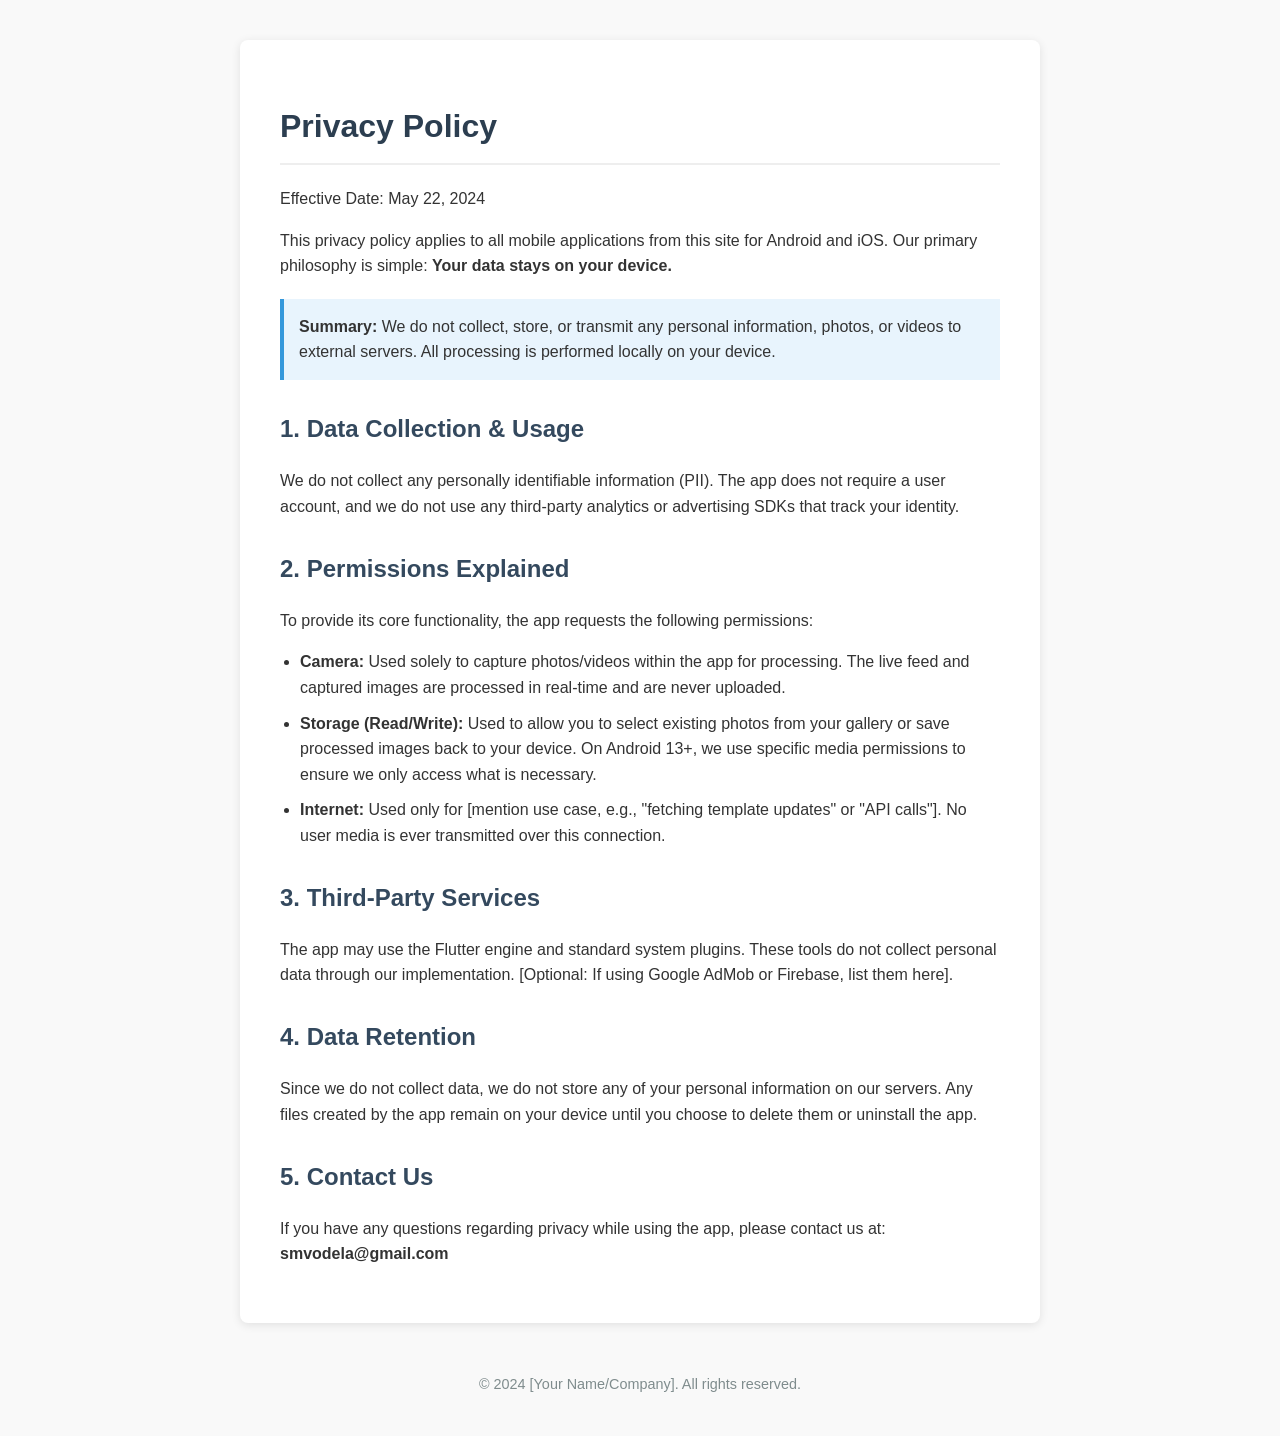
==== index.html @ d959386f "Update index.html" ====
<!DOCTYPE html>
<html lang="en">
<head>
    <meta charset="UTF-8">
    <meta name="viewport" content="width=device-width, initial-scale=1.0">
    <title>Privacy Policy - [Your App Name]</title>
    <style>
        body { font-family: -apple-system, BlinkMacSystemFont, "Segoe UI", Roboto, Helvetica, Arial, sans-serif; line-height: 1.6; color: #333; max-width: 800px; margin: 0 auto; padding: 40px 20px; background-color: #f9f9f9; }
        .container { background: white; padding: 40px; border-radius: 8px; box-shadow: 0 2px 10px rgba(0,0,0,0.1); }
        h1 { color: #2c3e50; border-bottom: 2px solid #eee; padding-bottom: 10px; }
        h2 { color: #34495e; margin-top: 30px; }
        .highlight { background: #e8f4fd; border-left: 4px solid #3498db; padding: 15px; margin: 20px 0; }
        footer { margin-top: 50px; font-size: 0.9em; color: #7f8c8d; text-align: center; }
        ul { padding-left: 20px; }
        li { margin-bottom: 10px; }
    </style>
</head>
<body>
    <div class="container">
        <h1>Privacy Policy</h1>
        <p>Effective Date: May 22, 2024</p>

        <p>This privacy policy applies to all mobile applications from this site for Android and iOS. Our primary philosophy is simple: <strong>Your data stays on your device.</strong></p>

        <div class="highlight">
            <strong>Summary:</strong> We do not collect, store, or transmit any personal information, photos, or videos to external servers. All processing is performed locally on your device.
        </div>

        <h2>1. Data Collection & Usage</h2>
        <p>We do not collect any personally identifiable information (PII). The app does not require a user account, and we do not use any third-party analytics or advertising SDKs that track your identity.</p>

        <h2>2. Permissions Explained</h2>
        <p>To provide its core functionality, the app requests the following permissions:</p>
        <ul>
            <li><strong>Camera:</strong> Used solely to capture photos/videos within the app for processing. The live feed and captured images are processed in real-time and are never uploaded.</li>
            <li><strong>Storage (Read/Write):</strong> Used to allow you to select existing photos from your gallery or save processed images back to your device. On Android 13+, we use specific media permissions to ensure we only access what is necessary.</li>
            <li><strong>Internet:</strong> Used only for [mention use case, e.g., "fetching template updates" or "API calls"]. No user media is ever transmitted over this connection.</li>
        </ul>

        <h2>3. Third-Party Services</h2>
        <p>The app may use the Flutter engine and standard system plugins. These tools do not collect personal data through our implementation. [Optional: If using Google AdMob or Firebase, list them here].</p>

        <h2>4. Data Retention</h2>
        <p>Since we do not collect data, we do not store any of your personal information on our servers. Any files created by the app remain on your device until you choose to delete them or uninstall the app.</p>

        <h2>5. Contact Us</h2>
        <p>If you have any questions regarding privacy while using the app, please contact us at: <br>
        <strong>smvodela@gmail.com</strong></p>
    </div>

    <footer>
        &copy; 2024 [Your Name/Company]. All rights reserved.
    </footer>
</body>
</html>
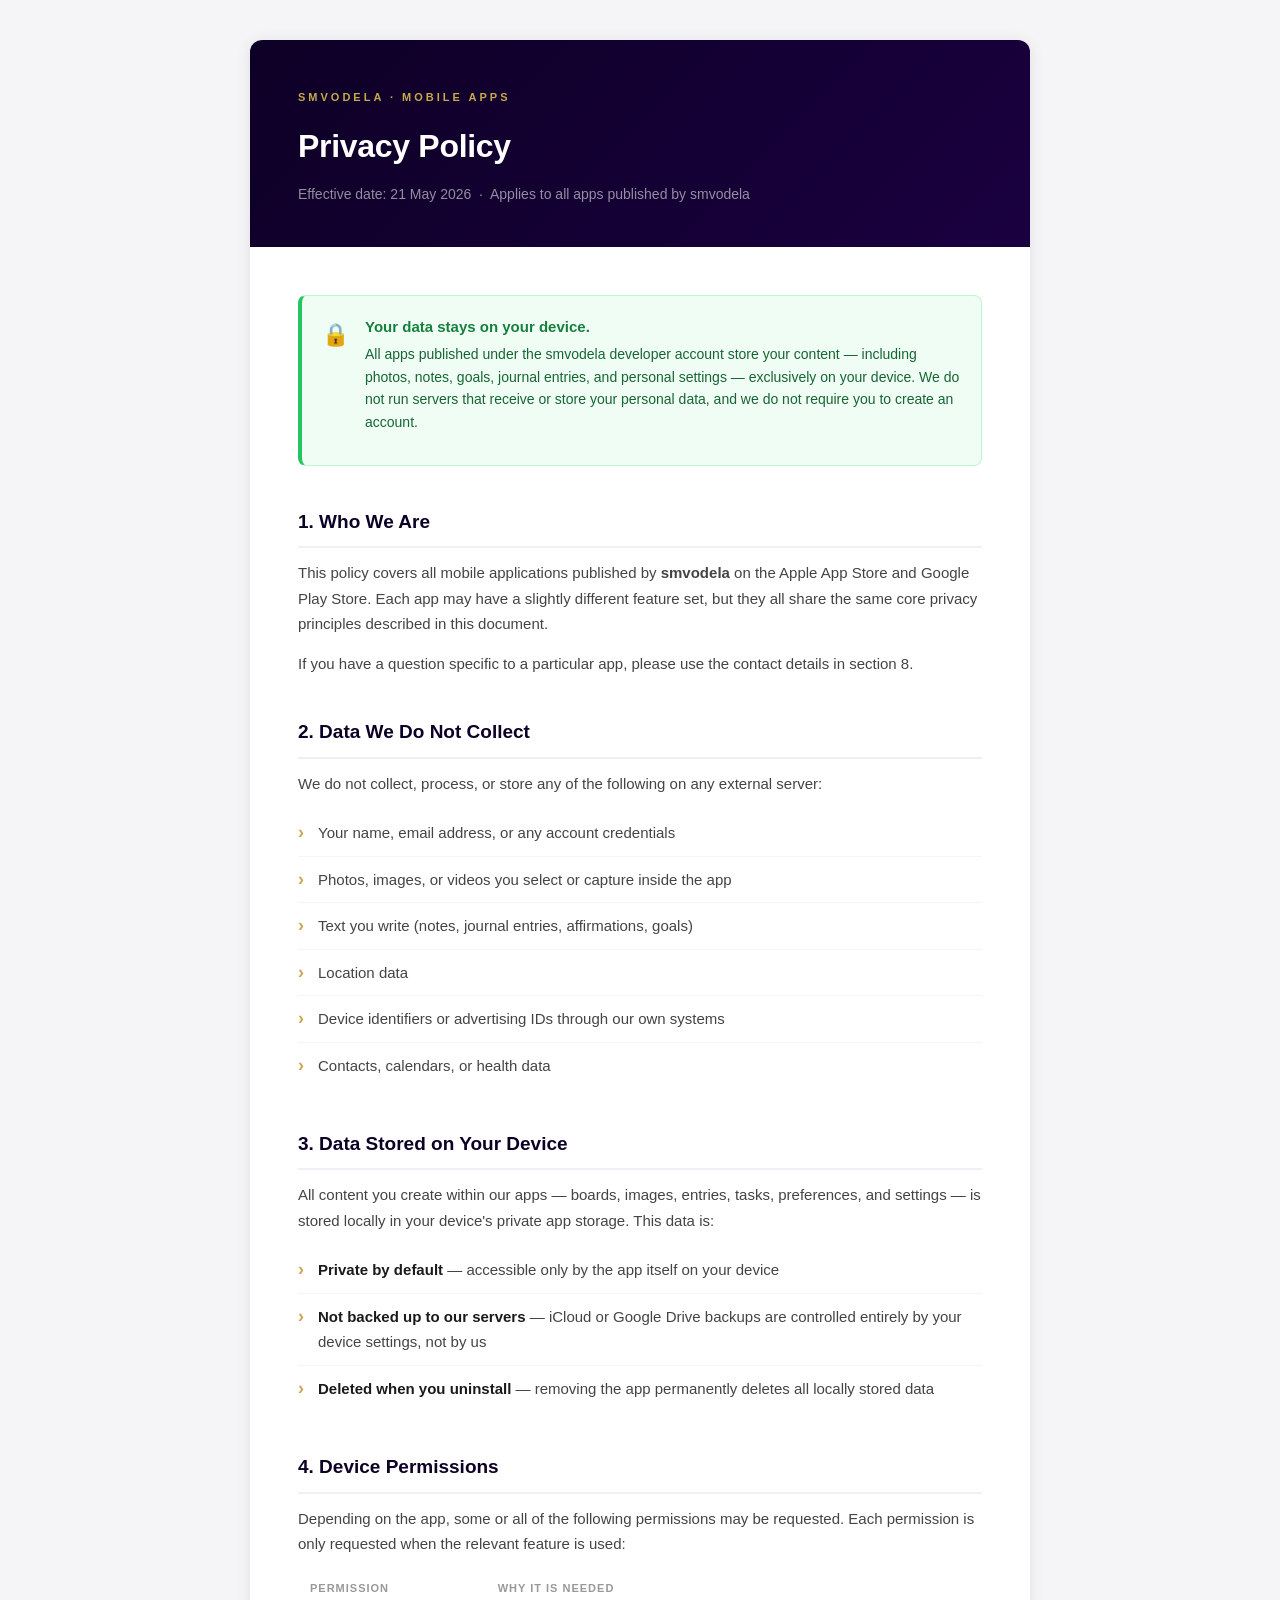
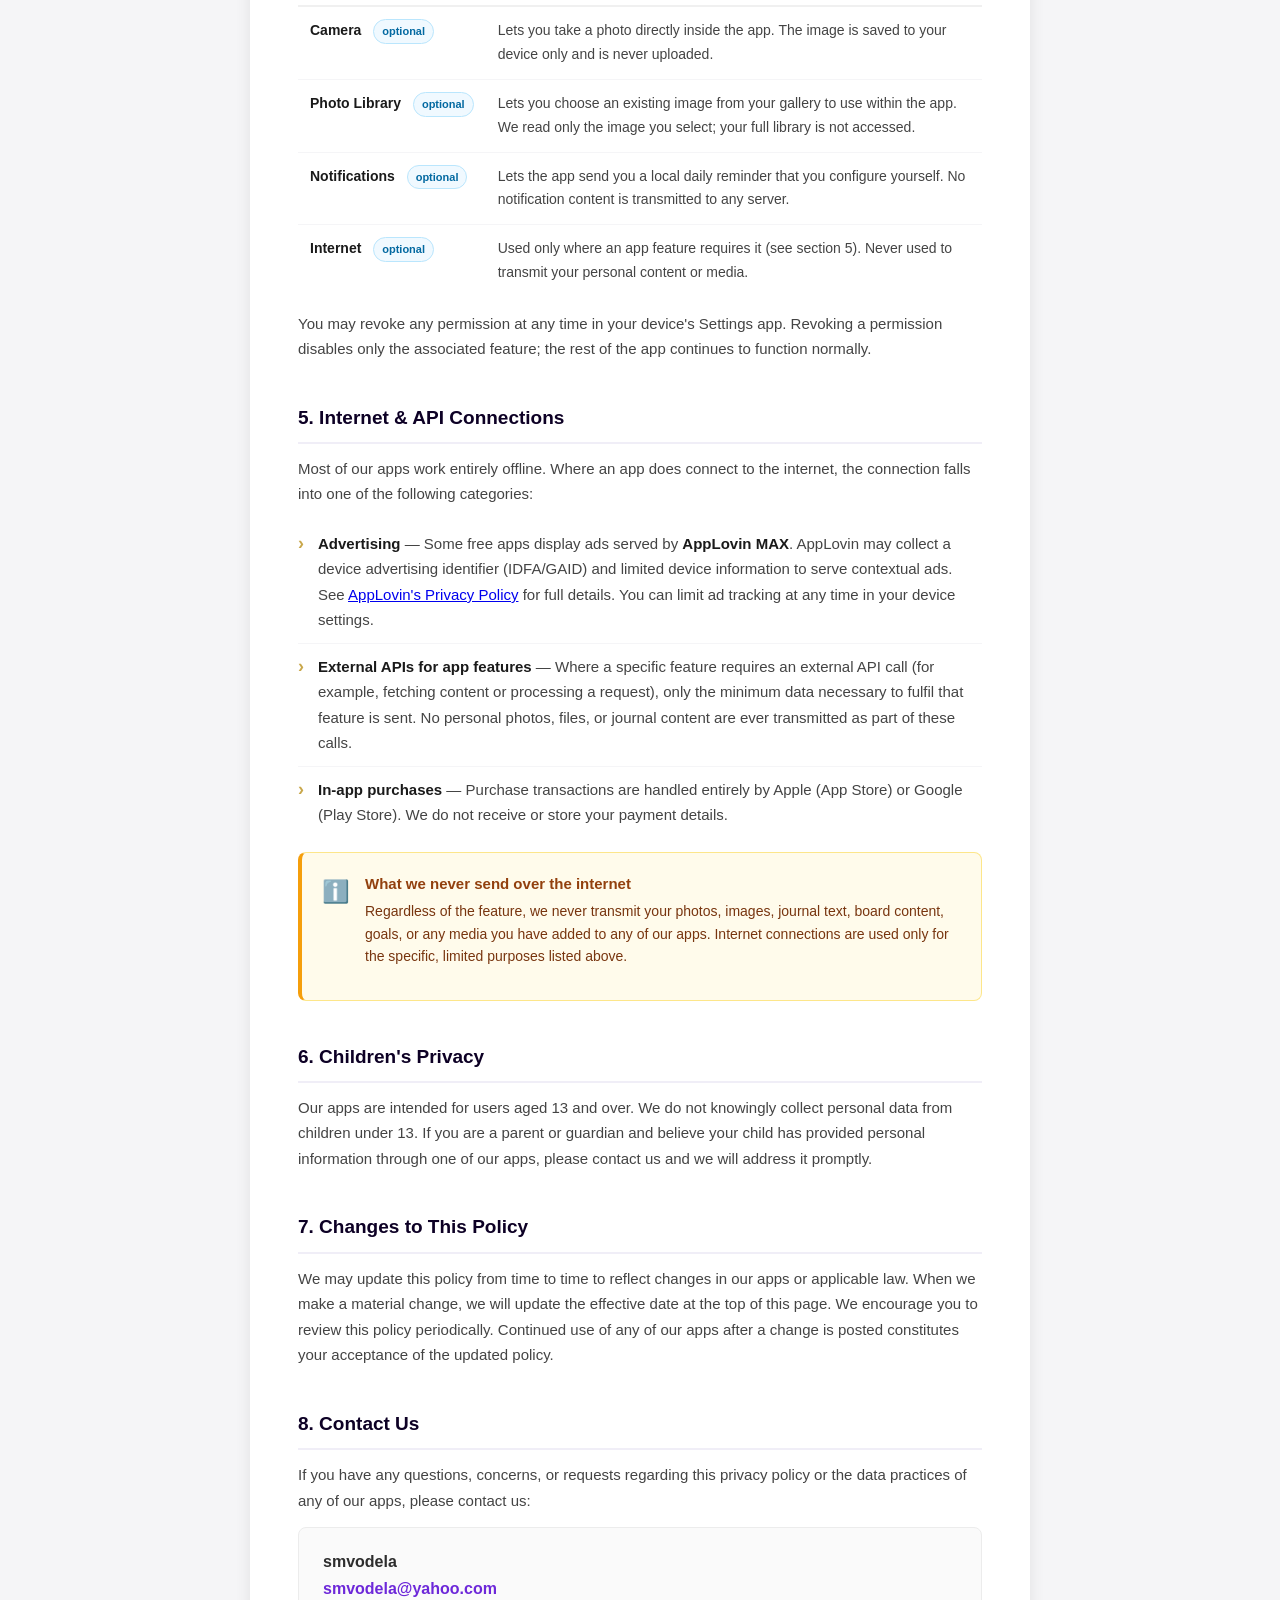
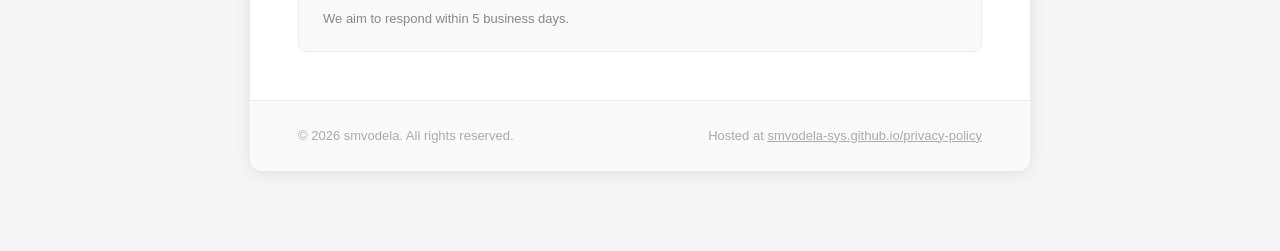
==== commit 3be4a263: "Update index.html" ====
--- a/index.html
+++ b/index.html
@@ -1,55 +1,308 @@
 <!DOCTYPE html>
 <html lang="en">
 <head>
-    <meta charset="UTF-8">
-    <meta name="viewport" content="width=device-width, initial-scale=1.0">
-    <title>Privacy Policy - [Your App Name]</title>
-    <style>
-        body { font-family: -apple-system, BlinkMacSystemFont, "Segoe UI", Roboto, Helvetica, Arial, sans-serif; line-height: 1.6; color: #333; max-width: 800px; margin: 0 auto; padding: 40px 20px; background-color: #f9f9f9; }
-        .container { background: white; padding: 40px; border-radius: 8px; box-shadow: 0 2px 10px rgba(0,0,0,0.1); }
-        h1 { color: #2c3e50; border-bottom: 2px solid #eee; padding-bottom: 10px; }
-        h2 { color: #34495e; margin-top: 30px; }
-        .highlight { background: #e8f4fd; border-left: 4px solid #3498db; padding: 15px; margin: 20px 0; }
-        footer { margin-top: 50px; font-size: 0.9em; color: #7f8c8d; text-align: center; }
-        ul { padding-left: 20px; }
-        li { margin-bottom: 10px; }
-    </style>
+  <meta charset="UTF-8" />
+  <meta name="viewport" content="width=device-width, initial-scale=1.0" />
+  <title>Privacy Policy — smvodela Apps</title>
+  <meta name="description" content="Privacy policy for all mobile applications published by smvodela. Your data stays on your device." />
+  <style>
+    *, *::before, *::after { box-sizing: border-box; margin: 0; padding: 0; }
+
+    body {
+      font-family: -apple-system, BlinkMacSystemFont, "Segoe UI", Roboto,
+                   Helvetica, Arial, sans-serif;
+      line-height: 1.7;
+      color: #2d2d2d;
+      background: #f5f5f7;
+      padding: 40px 20px 80px;
+    }
+
+    .container {
+      max-width: 780px;
+      margin: 0 auto;
+      background: #fff;
+      border-radius: 12px;
+      box-shadow: 0 2px 16px rgba(0,0,0,.09);
+      overflow: hidden;
+    }
+
+    /* ── Header ───────────────────────────────────────── */
+    .header {
+      background: linear-gradient(135deg, #0d0025 0%, #1a0040 100%);
+      padding: 48px 48px 40px;
+      color: #fff;
+    }
+    .header-label {
+      font-size: 11px;
+      font-weight: 700;
+      letter-spacing: 3px;
+      text-transform: uppercase;
+      color: #c9a84c;
+      margin-bottom: 12px;
+    }
+    .header h1 {
+      font-size: 32px;
+      font-weight: 800;
+      margin-bottom: 10px;
+      letter-spacing: -.3px;
+    }
+    .header-meta {
+      font-size: 14px;
+      color: rgba(255,255,255,.55);
+    }
+
+    /* ── Body ─────────────────────────────────────────── */
+    .body { padding: 48px; }
+
+    /* ── Key message box ──────────────────────────────── */
+    .callout {
+      display: flex;
+      gap: 16px;
+      align-items: flex-start;
+      background: #f0fdf4;
+      border: 1px solid #bbf7d0;
+      border-left: 4px solid #22c55e;
+      border-radius: 8px;
+      padding: 18px 20px;
+      margin-bottom: 40px;
+    }
+    .callout-icon { font-size: 22px; flex-shrink: 0; margin-top: 2px; }
+    .callout strong { display: block; font-size: 15px; margin-bottom: 4px; color: #15803d; }
+    .callout p { font-size: 14px; color: #166534; line-height: 1.6; }
+
+    .callout-note {
+      background: #fffbeb;
+      border-color: #fde68a;
+      border-left-color: #f59e0b;
+    }
+    .callout-note strong { color: #92400e; }
+    .callout-note p { color: #78350f; }
+
+    /* ── Sections ─────────────────────────────────────── */
+    h2 {
+      font-size: 19px;
+      font-weight: 700;
+      color: #0d0025;
+      margin: 40px 0 12px;
+      padding-bottom: 8px;
+      border-bottom: 2px solid #f0eef7;
+    }
+    h2:first-of-type { margin-top: 0; }
+
+    p { font-size: 15px; color: #444; margin-bottom: 14px; }
+
+    ul {
+      list-style: none;
+      padding: 0;
+      margin: 0 0 14px;
+    }
+    ul li {
+      font-size: 15px;
+      color: #444;
+      padding: 10px 0 10px 20px;
+      border-bottom: 1px solid #f5f5f7;
+      position: relative;
+    }
+    ul li:last-child { border-bottom: none; }
+    ul li::before {
+      content: '›';
+      position: absolute;
+      left: 0;
+      color: #c9a84c;
+      font-weight: 700;
+      font-size: 18px;
+      line-height: 1.4;
+    }
+    ul li strong { color: #1a1a1a; }
+
+    /* Permission badge rows */
+    .perm-table { width: 100%; border-collapse: collapse; margin-bottom: 14px; font-size: 14px; }
+    .perm-table th {
+      text-align: left;
+      font-size: 11px;
+      font-weight: 700;
+      letter-spacing: 1px;
+      text-transform: uppercase;
+      color: #999;
+      padding: 8px 12px;
+      border-bottom: 2px solid #f0f0f0;
+    }
+    .perm-table td {
+      padding: 12px 12px;
+      border-bottom: 1px solid #f5f5f7;
+      color: #444;
+      vertical-align: top;
+    }
+    .perm-table tr:last-child td { border-bottom: none; }
+    .perm-table td:first-child { font-weight: 600; color: #1a1a1a; white-space: nowrap; width: 140px; }
+    .badge {
+      display: inline-block;
+      font-size: 11px;
+      font-weight: 700;
+      padding: 2px 8px;
+      border-radius: 100px;
+      margin-left: 8px;
+      vertical-align: middle;
+    }
+    .badge-opt  { background: #f0f9ff; color: #0369a1; border: 1px solid #bae6fd; }
+    .badge-req  { background: #fef9ee; color: #92400e; border: 1px solid #fde68a; }
+
+    /* ── Contact ──────────────────────────────────────── */
+    .contact-box {
+      background: #fafafa;
+      border: 1px solid #ececec;
+      border-radius: 8px;
+      padding: 20px 24px;
+      margin-top: 12px;
+    }
+    .contact-box a { color: #6d28d9; text-decoration: none; font-weight: 600; }
+    .contact-box a:hover { text-decoration: underline; }
+
+    /* ── Footer ───────────────────────────────────────── */
+    footer {
+      background: #fafafa;
+      border-top: 1px solid #ececec;
+      padding: 24px 48px;
+      font-size: 13px;
+      color: #aaa;
+      display: flex;
+      justify-content: space-between;
+      flex-wrap: wrap;
+      gap: 8px;
+    }
+    footer a { color: #aaa; text-decoration: underline; }
+
+    @media (max-width: 600px) {
+      .header, .body { padding: 28px 24px; }
+      footer { padding: 20px 24px; }
+      h2 { font-size: 17px; }
+    }
+  </style>
 </head>
 <body>
-    <div class="container">
-        <h1>Privacy Policy</h1>
-        <p>Effective Date: May 22, 2024</p>
-
-        <p>This privacy policy applies to all mobile applications from this site for Android and iOS. Our primary philosophy is simple: <strong>Your data stays on your device.</strong></p>
-
-        <div class="highlight">
-            <strong>Summary:</strong> We do not collect, store, or transmit any personal information, photos, or videos to external servers. All processing is performed locally on your device.
-        </div>
-
-        <h2>1. Data Collection & Usage</h2>
-        <p>We do not collect any personally identifiable information (PII). The app does not require a user account, and we do not use any third-party analytics or advertising SDKs that track your identity.</p>
-
-        <h2>2. Permissions Explained</h2>
-        <p>To provide its core functionality, the app requests the following permissions:</p>
-        <ul>
-            <li><strong>Camera:</strong> Used solely to capture photos/videos within the app for processing. The live feed and captured images are processed in real-time and are never uploaded.</li>
-            <li><strong>Storage (Read/Write):</strong> Used to allow you to select existing photos from your gallery or save processed images back to your device. On Android 13+, we use specific media permissions to ensure we only access what is necessary.</li>
-            <li><strong>Internet:</strong> Used only for [mention use case, e.g., "fetching template updates" or "API calls"]. No user media is ever transmitted over this connection.</li>
-        </ul>
-
-        <h2>3. Third-Party Services</h2>
-        <p>The app may use the Flutter engine and standard system plugins. These tools do not collect personal data through our implementation. [Optional: If using Google AdMob or Firebase, list them here].</p>
-
-        <h2>4. Data Retention</h2>
-        <p>Since we do not collect data, we do not store any of your personal information on our servers. Any files created by the app remain on your device until you choose to delete them or uninstall the app.</p>
-
-        <h2>5. Contact Us</h2>
-        <p>If you have any questions regarding privacy while using the app, please contact us at: <br>
-        <strong>smvodela@gmail.com</strong></p>
+
+<div class="container">
+
+  <!-- ── Header ─────────────────────────────────────────── -->
+  <div class="header">
+    <div class="header-label">smvodela · Mobile Apps</div>
+    <h1>Privacy Policy</h1>
+    <div class="header-meta">Effective date: 21 May 2026 &nbsp;·&nbsp; Applies to all apps published by smvodela</div>
+  </div>
+
+  <!-- ── Body ───────────────────────────────────────────── -->
+  <div class="body">
+
+    <div class="callout">
+      <div class="callout-icon">🔒</div>
+      <div>
+        <strong>Your data stays on your device.</strong>
+        <p>All apps published under the smvodela developer account store your content — including photos, notes, goals, journal entries, and personal settings — exclusively on your device. We do not run servers that receive or store your personal data, and we do not require you to create an account.</p>
+      </div>
     </div>
 
-    <footer>
-        &copy; 2024 [Your Name/Company]. All rights reserved.
-    </footer>
+    <!-- 1 ─────────────────────────────────────────────── -->
+    <h2>1. Who We Are</h2>
+    <p>This policy covers all mobile applications published by <strong>smvodela</strong> on the Apple App Store and Google Play Store. Each app may have a slightly different feature set, but they all share the same core privacy principles described in this document.</p>
+    <p>If you have a question specific to a particular app, please use the contact details in section 8.</p>
+
+    <!-- 2 ─────────────────────────────────────────────── -->
+    <h2>2. Data We Do Not Collect</h2>
+    <p>We do not collect, process, or store any of the following on any external server:</p>
+    <ul>
+      <li>Your name, email address, or any account credentials</li>
+      <li>Photos, images, or videos you select or capture inside the app</li>
+      <li>Text you write (notes, journal entries, affirmations, goals)</li>
+      <li>Location data</li>
+      <li>Device identifiers or advertising IDs through our own systems</li>
+      <li>Contacts, calendars, or health data</li>
+    </ul>
+
+    <!-- 3 ─────────────────────────────────────────────── -->
+    <h2>3. Data Stored on Your Device</h2>
+    <p>All content you create within our apps — boards, images, entries, tasks, preferences, and settings — is stored locally in your device's private app storage. This data is:</p>
+    <ul>
+      <li><strong>Private by default</strong> — accessible only by the app itself on your device</li>
+      <li><strong>Not backed up to our servers</strong> — iCloud or Google Drive backups are controlled entirely by your device settings, not by us</li>
+      <li><strong>Deleted when you uninstall</strong> — removing the app permanently deletes all locally stored data</li>
+    </ul>
+
+    <!-- 4 ─────────────────────────────────────────────── -->
+    <h2>4. Device Permissions</h2>
+    <p>Depending on the app, some or all of the following permissions may be requested. Each permission is only requested when the relevant feature is used:</p>
+
+    <table class="perm-table">
+      <thead>
+        <tr>
+          <th>Permission</th>
+          <th>Why it is needed</th>
+        </tr>
+      </thead>
+      <tbody>
+        <tr>
+          <td>Camera <span class="badge badge-opt">optional</span></td>
+          <td>Lets you take a photo directly inside the app. The image is saved to your device only and is never uploaded.</td>
+        </tr>
+        <tr>
+          <td>Photo Library <span class="badge badge-opt">optional</span></td>
+          <td>Lets you choose an existing image from your gallery to use within the app. We read only the image you select; your full library is not accessed.</td>
+        </tr>
+        <tr>
+          <td>Notifications <span class="badge badge-opt">optional</span></td>
+          <td>Lets the app send you a local daily reminder that you configure yourself. No notification content is transmitted to any server.</td>
+        </tr>
+        <tr>
+          <td>Internet <span class="badge badge-opt">optional</span></td>
+          <td>Used only where an app feature requires it (see section 5). Never used to transmit your personal content or media.</td>
+        </tr>
+      </tbody>
+    </table>
+
+    <p>You may revoke any permission at any time in your device's Settings app. Revoking a permission disables only the associated feature; the rest of the app continues to function normally.</p>
+
+    <!-- 5 ─────────────────────────────────────────────── -->
+    <h2>5. Internet &amp; API Connections</h2>
+    <p>Most of our apps work entirely offline. Where an app does connect to the internet, the connection falls into one of the following categories:</p>
+    <ul>
+      <li><strong>Advertising</strong> — Some free apps display ads served by <strong>AppLovin MAX</strong>. AppLovin may collect a device advertising identifier (IDFA/GAID) and limited device information to serve contextual ads. See <a href="https://www.applovin.com/privacy/" target="_blank" rel="noopener">AppLovin's Privacy Policy</a> for full details. You can limit ad tracking at any time in your device settings.</li>
+      <li><strong>External APIs for app features</strong> — Where a specific feature requires an external API call (for example, fetching content or processing a request), only the minimum data necessary to fulfil that feature is sent. No personal photos, files, or journal content are ever transmitted as part of these calls.</li>
+      <li><strong>In-app purchases</strong> — Purchase transactions are handled entirely by Apple (App Store) or Google (Play Store). We do not receive or store your payment details.</li>
+    </ul>
+
+    <div class="callout callout-note">
+      <div class="callout-icon">ℹ️</div>
+      <div>
+        <strong>What we never send over the internet</strong>
+        <p>Regardless of the feature, we never transmit your photos, images, journal text, board content, goals, or any media you have added to any of our apps. Internet connections are used only for the specific, limited purposes listed above.</p>
+      </div>
+    </div>
+
+    <!-- 6 ─────────────────────────────────────────────── -->
+    <h2>6. Children's Privacy</h2>
+    <p>Our apps are intended for users aged 13 and over. We do not knowingly collect personal data from children under 13. If you are a parent or guardian and believe your child has provided personal information through one of our apps, please contact us and we will address it promptly.</p>
+
+    <!-- 7 ─────────────────────────────────────────────── -->
+    <h2>7. Changes to This Policy</h2>
+    <p>We may update this policy from time to time to reflect changes in our apps or applicable law. When we make a material change, we will update the effective date at the top of this page. We encourage you to review this policy periodically. Continued use of any of our apps after a change is posted constitutes your acceptance of the updated policy.</p>
+
+    <!-- 8 ─────────────────────────────────────────────── -->
+    <h2>8. Contact Us</h2>
+    <p>If you have any questions, concerns, or requests regarding this privacy policy or the data practices of any of our apps, please contact us:</p>
+    <div class="contact-box">
+      <strong>smvodela</strong><br />
+      <a href="mailto:smvodela@yahoo.com">smvodela@yahoo.com</a><br />
+      <span style="font-size:13px; color:#888; margin-top:6px; display:block;">We aim to respond within 5 business days.</span>
+    </div>
+
+  </div><!-- /body -->
+
+  <!-- ── Footer ─────────────────────────────────────────── -->
+  <footer>
+    <span>&copy; 2026 smvodela. All rights reserved.</span>
+    <span>Hosted at <a href="https://smvodela-sys.github.io/privacy-policy/">smvodela-sys.github.io/privacy-policy</a></span>
+  </footer>
+
+</div>
+
 </body>
 </html>
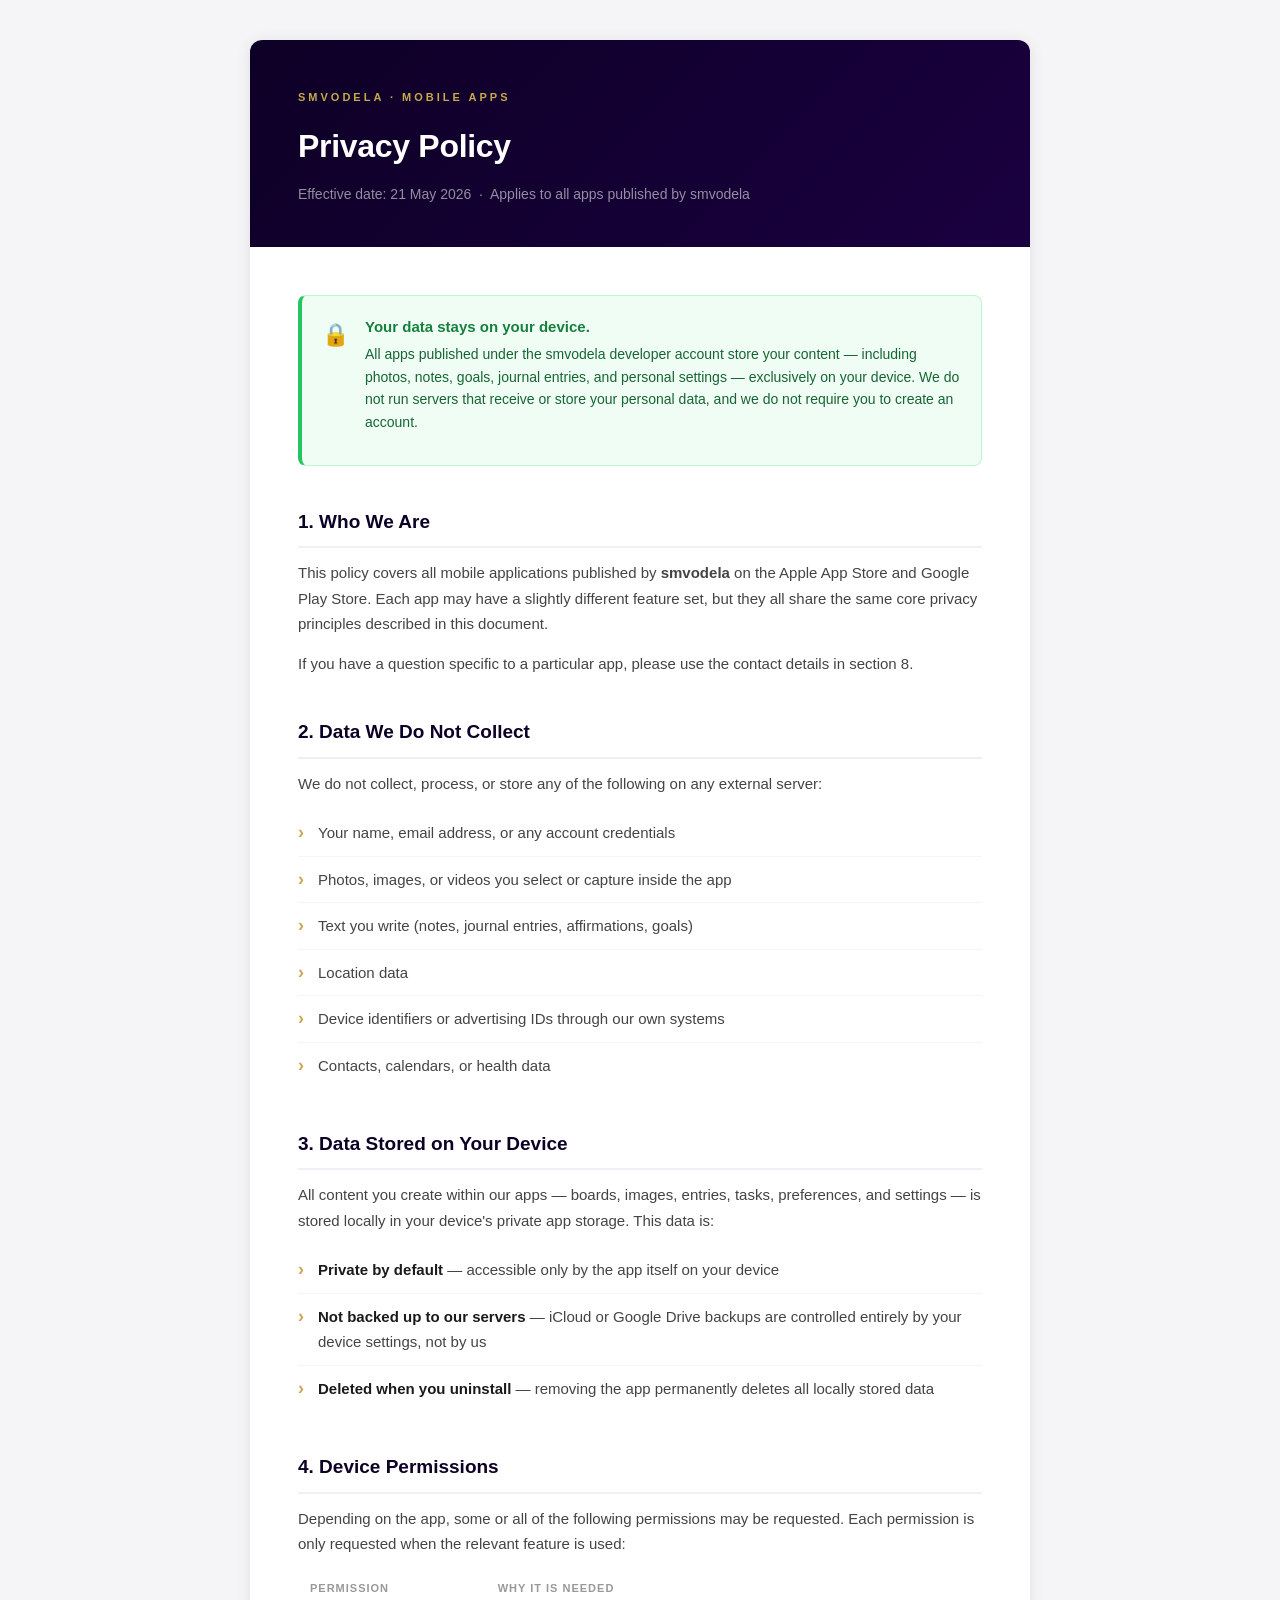
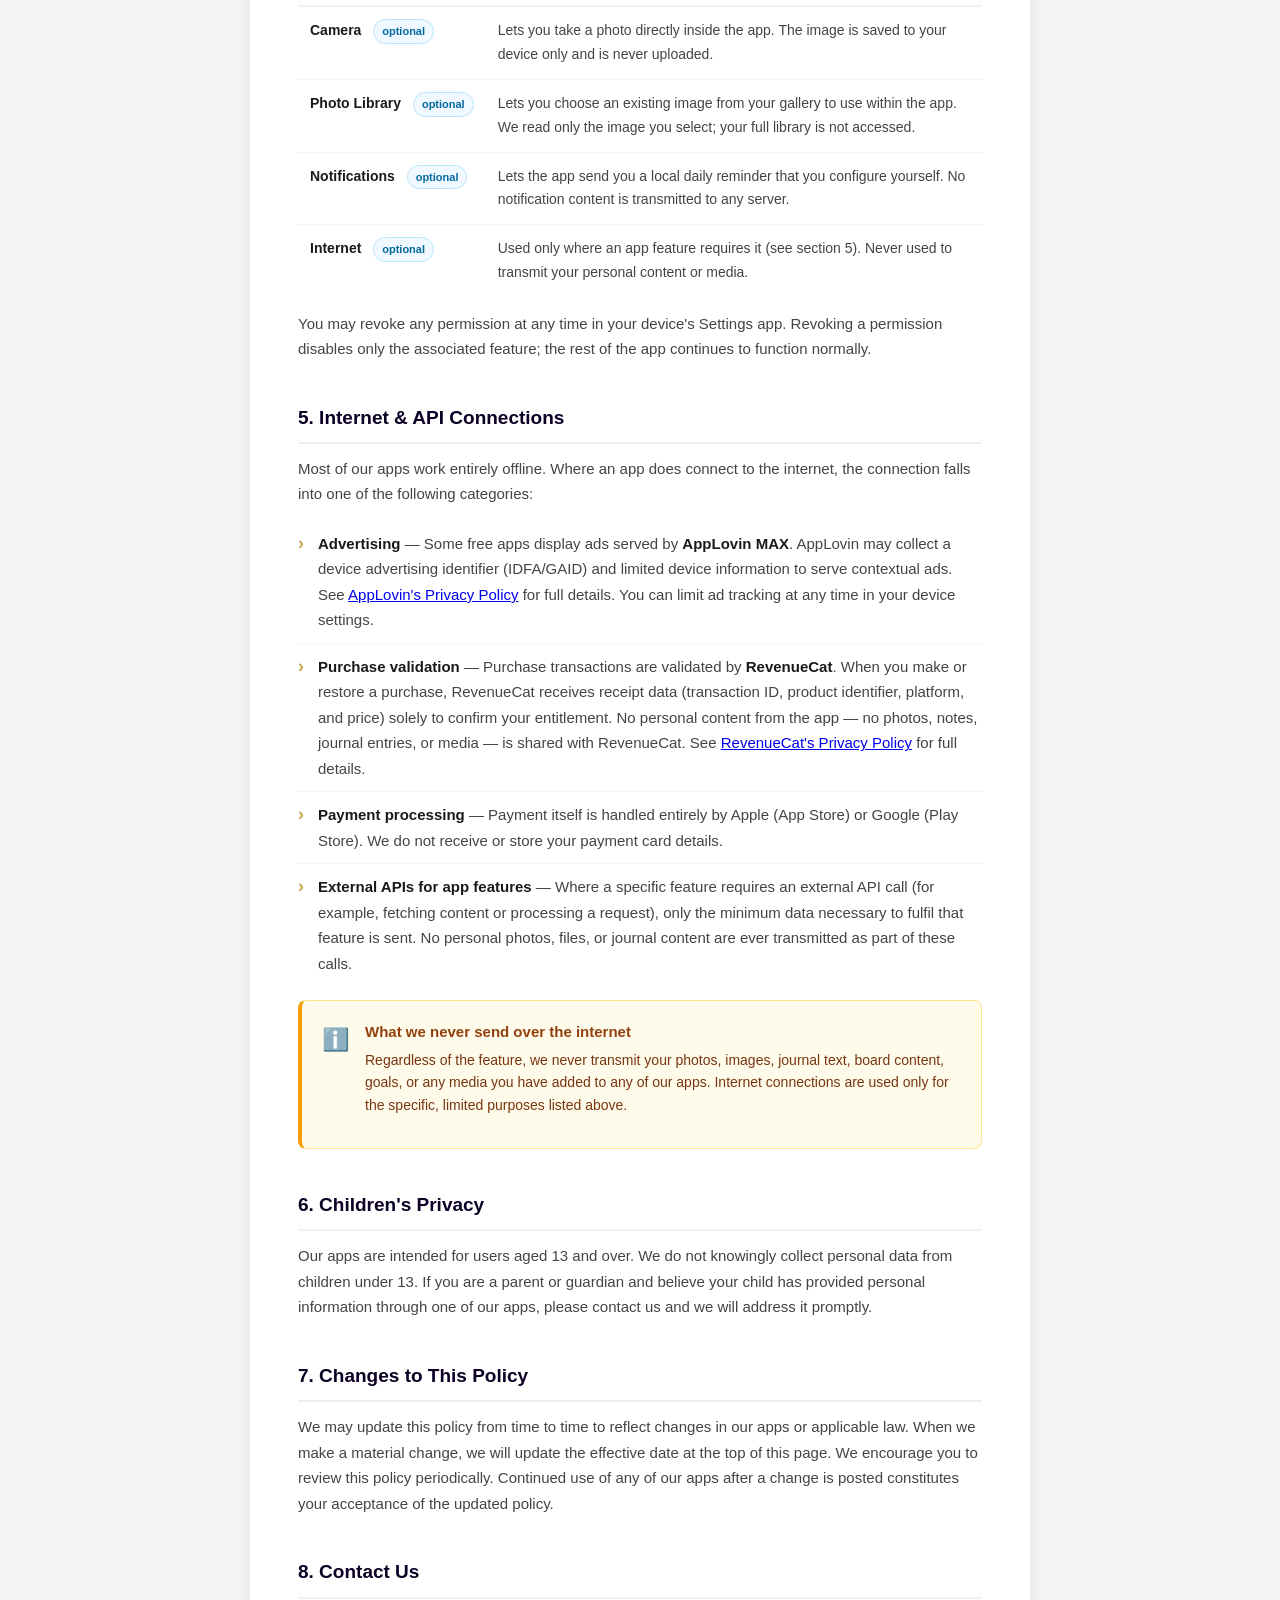
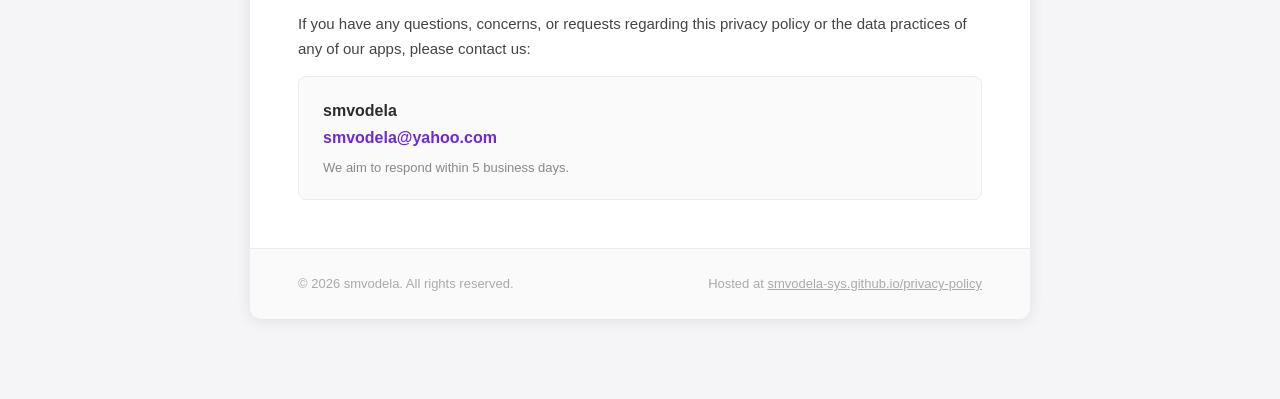
==== commit 2c933563: "Update index.html" ====
--- a/index.html
+++ b/index.html
@@ -265,8 +265,9 @@
     <p>Most of our apps work entirely offline. Where an app does connect to the internet, the connection falls into one of the following categories:</p>
     <ul>
       <li><strong>Advertising</strong> — Some free apps display ads served by <strong>AppLovin MAX</strong>. AppLovin may collect a device advertising identifier (IDFA/GAID) and limited device information to serve contextual ads. See <a href="https://www.applovin.com/privacy/" target="_blank" rel="noopener">AppLovin's Privacy Policy</a> for full details. You can limit ad tracking at any time in your device settings.</li>
+      <li><strong>Purchase validation</strong> — Purchase transactions are validated by <strong>RevenueCat</strong>. When you make or restore a purchase, RevenueCat receives receipt data (transaction ID, product identifier, platform, and price) solely to confirm your entitlement. No personal content from the app — no photos, notes, journal entries, or media — is shared with RevenueCat. See <a href="https://www.revenuecat.com/privacy" target="_blank" rel="noopener">RevenueCat's Privacy Policy</a> for full details.</li>
+      <li><strong>Payment processing</strong> — Payment itself is handled entirely by Apple (App Store) or Google (Play Store). We do not receive or store your payment card details.</li>
       <li><strong>External APIs for app features</strong> — Where a specific feature requires an external API call (for example, fetching content or processing a request), only the minimum data necessary to fulfil that feature is sent. No personal photos, files, or journal content are ever transmitted as part of these calls.</li>
-      <li><strong>In-app purchases</strong> — Purchase transactions are handled entirely by Apple (App Store) or Google (Play Store). We do not receive or store your payment details.</li>
     </ul>
 
     <div class="callout callout-note">
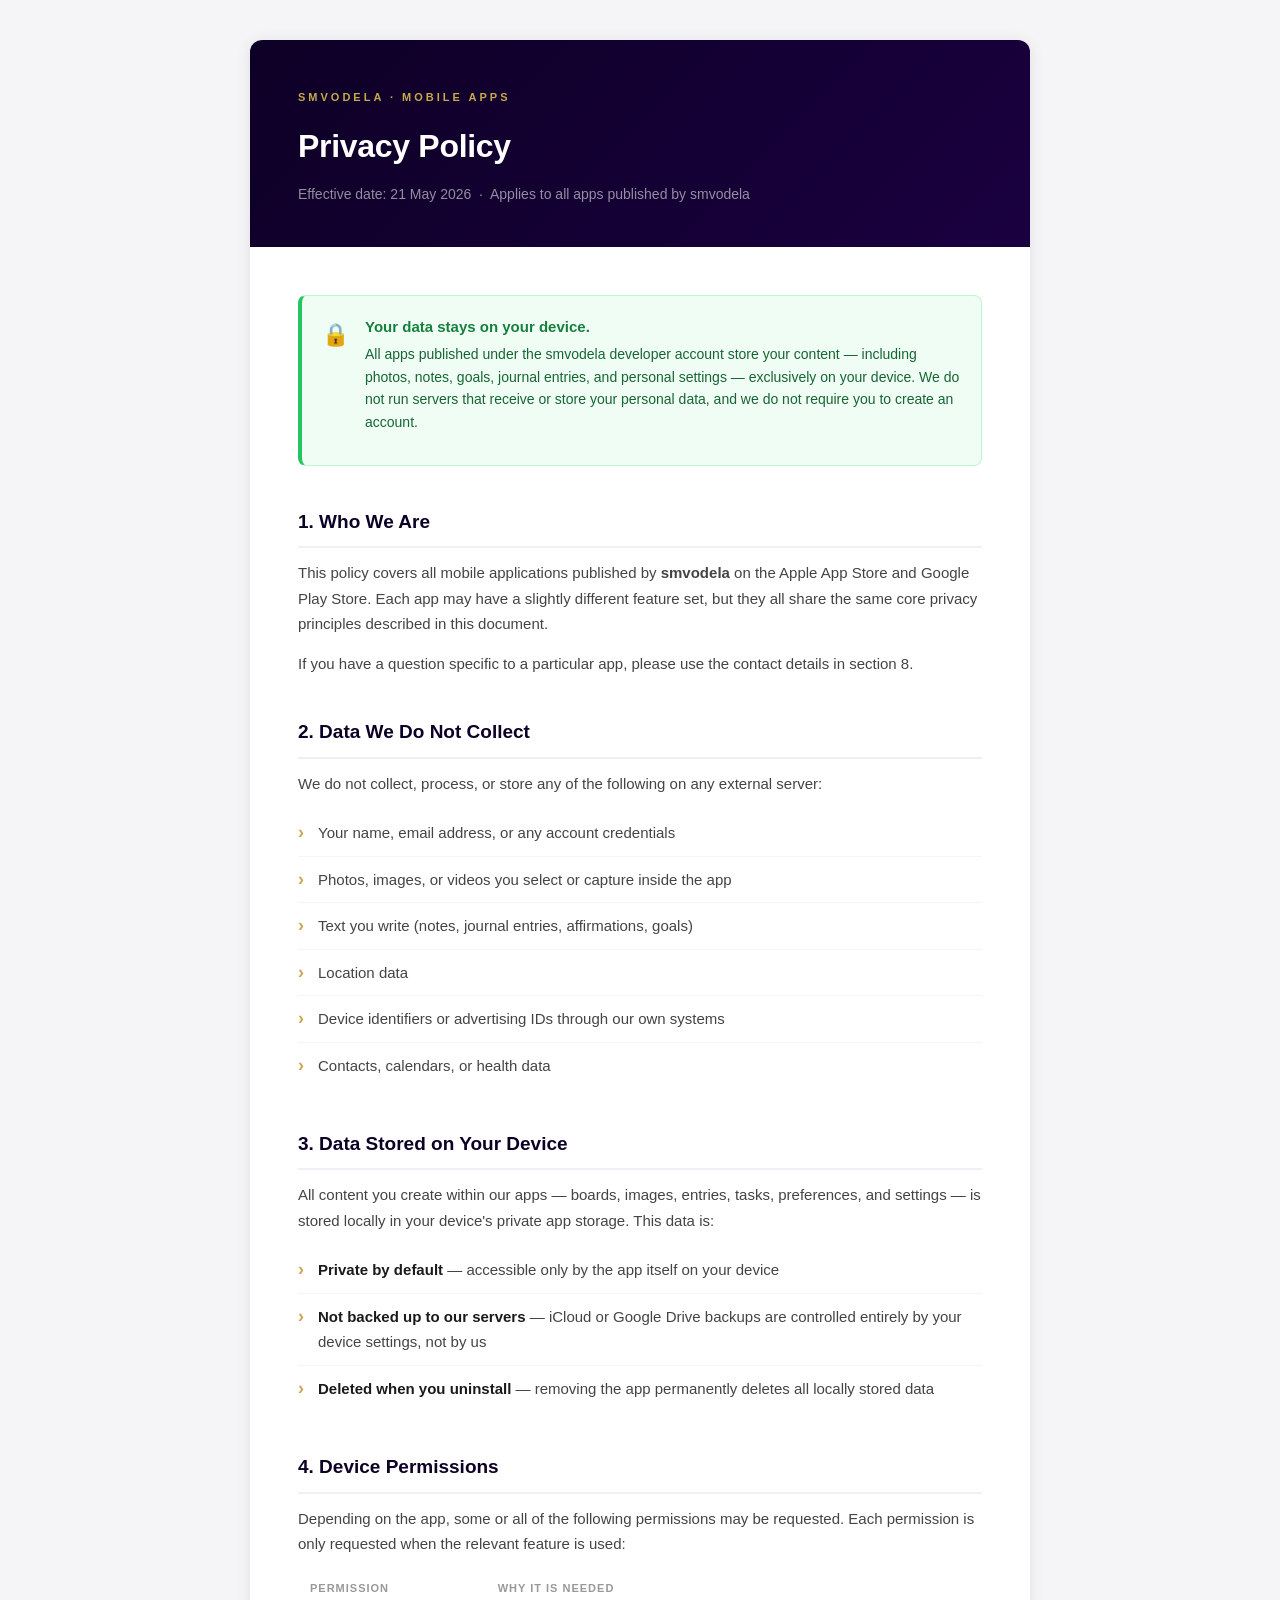
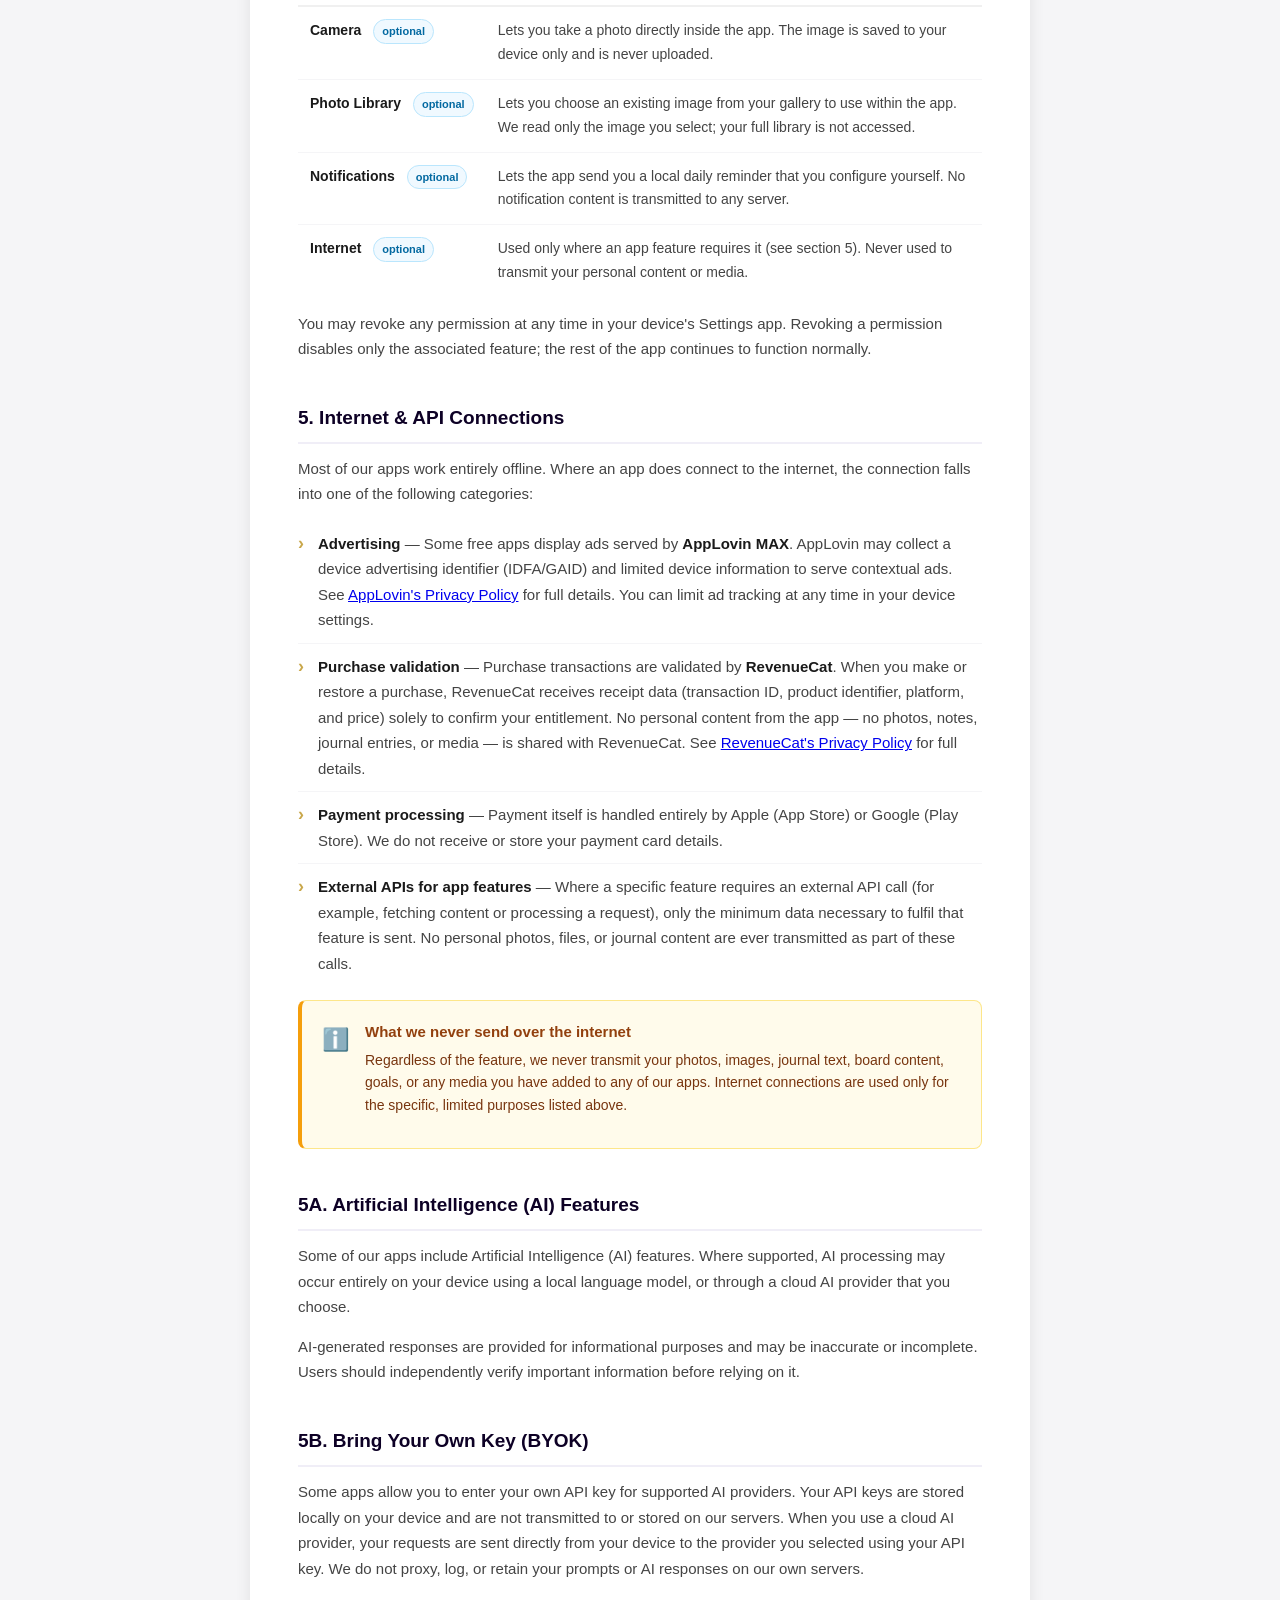
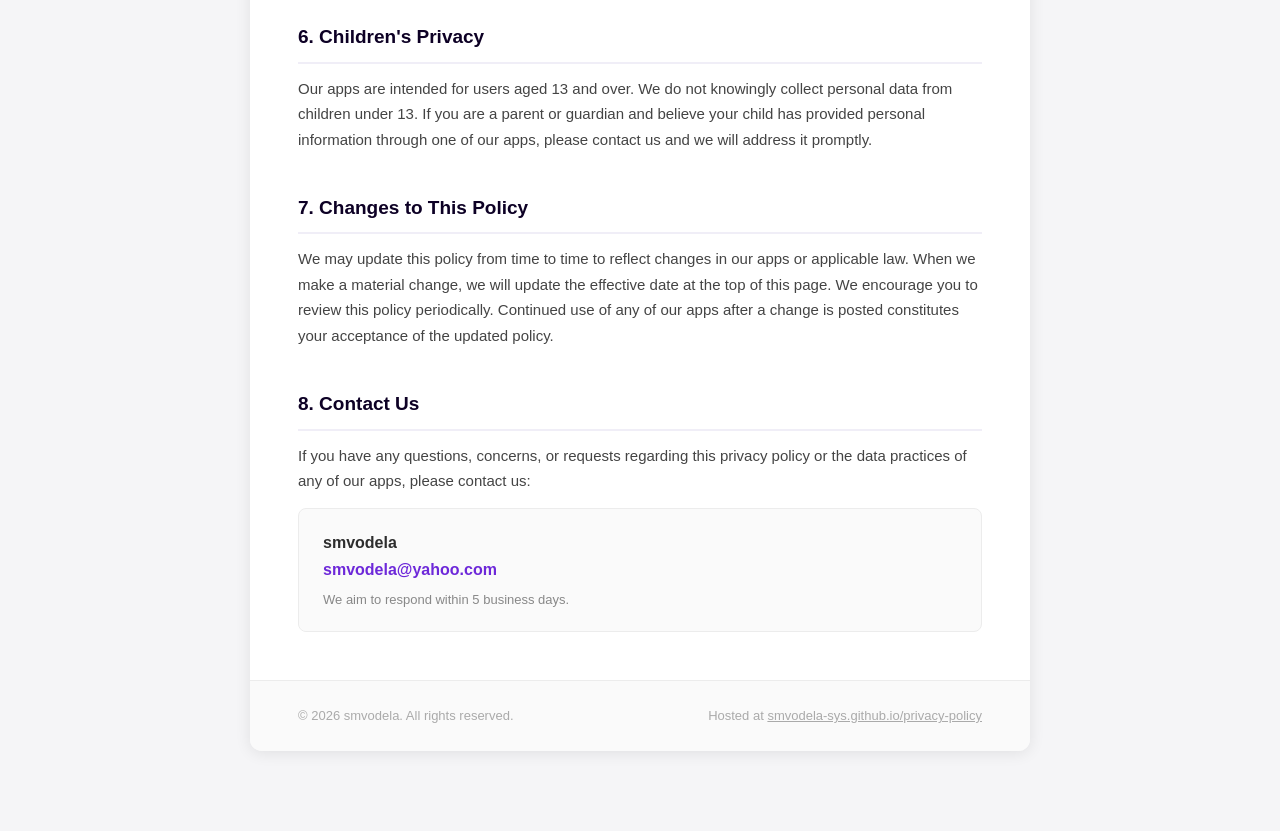
==== commit 4aa40a13: "Update index.html" ====
--- a/index.html
+++ b/index.html
@@ -278,6 +278,15 @@
       </div>
     </div>
 
+
+    <!-- AI -->
+    <h2>5A. Artificial Intelligence (AI) Features</h2>
+    <p>Some of our apps include Artificial Intelligence (AI) features. Where supported, AI processing may occur entirely on your device using a local language model, or through a cloud AI provider that you choose.</p>
+    <p>AI-generated responses are provided for informational purposes and may be inaccurate or incomplete. Users should independently verify important information before relying on it.</p>
+
+    <h2>5B. Bring Your Own Key (BYOK)</h2>
+    <p>Some apps allow you to enter your own API key for supported AI providers. Your API keys are stored locally on your device and are not transmitted to or stored on our servers. When you use a cloud AI provider, your requests are sent directly from your device to the provider you selected using your API key. We do not proxy, log, or retain your prompts or AI responses on our own servers.</p>
+
     <!-- 6 ─────────────────────────────────────────────── -->
     <h2>6. Children's Privacy</h2>
     <p>Our apps are intended for users aged 13 and over. We do not knowingly collect personal data from children under 13. If you are a parent or guardian and believe your child has provided personal information through one of our apps, please contact us and we will address it promptly.</p>
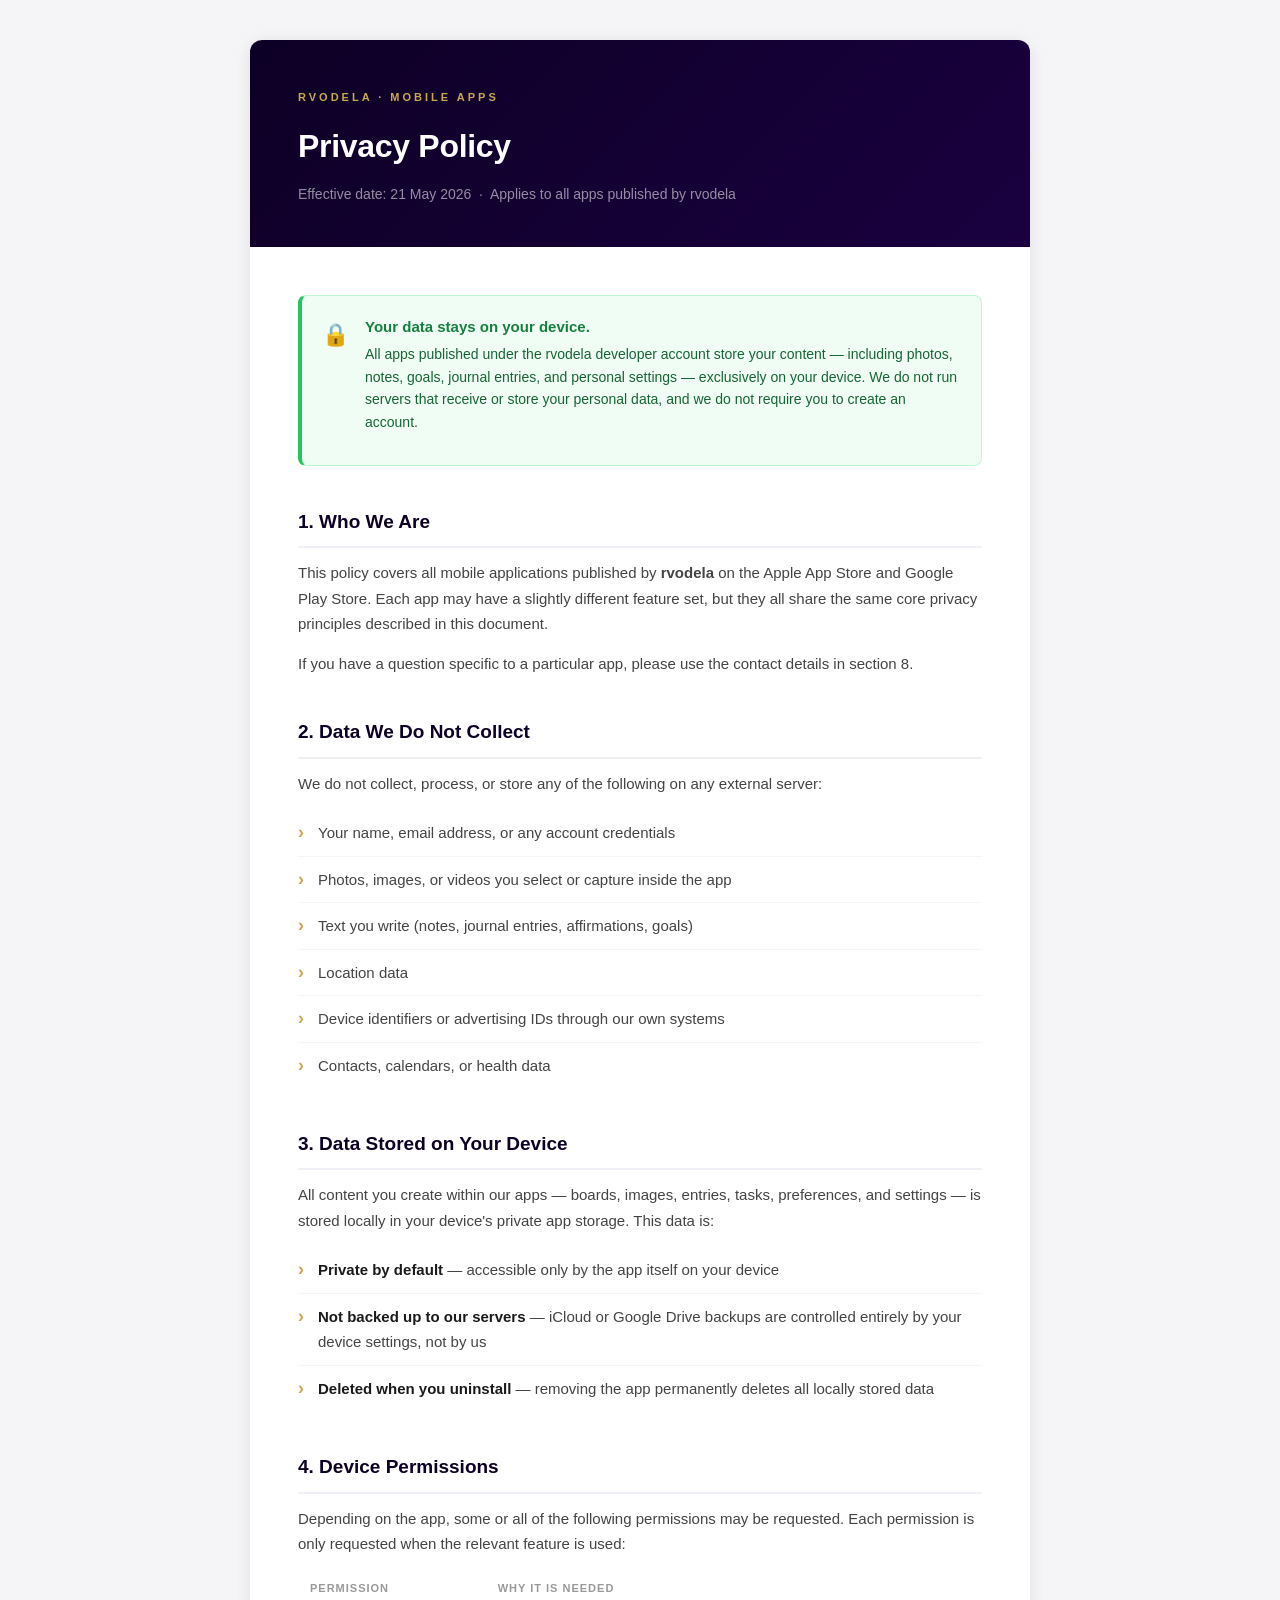
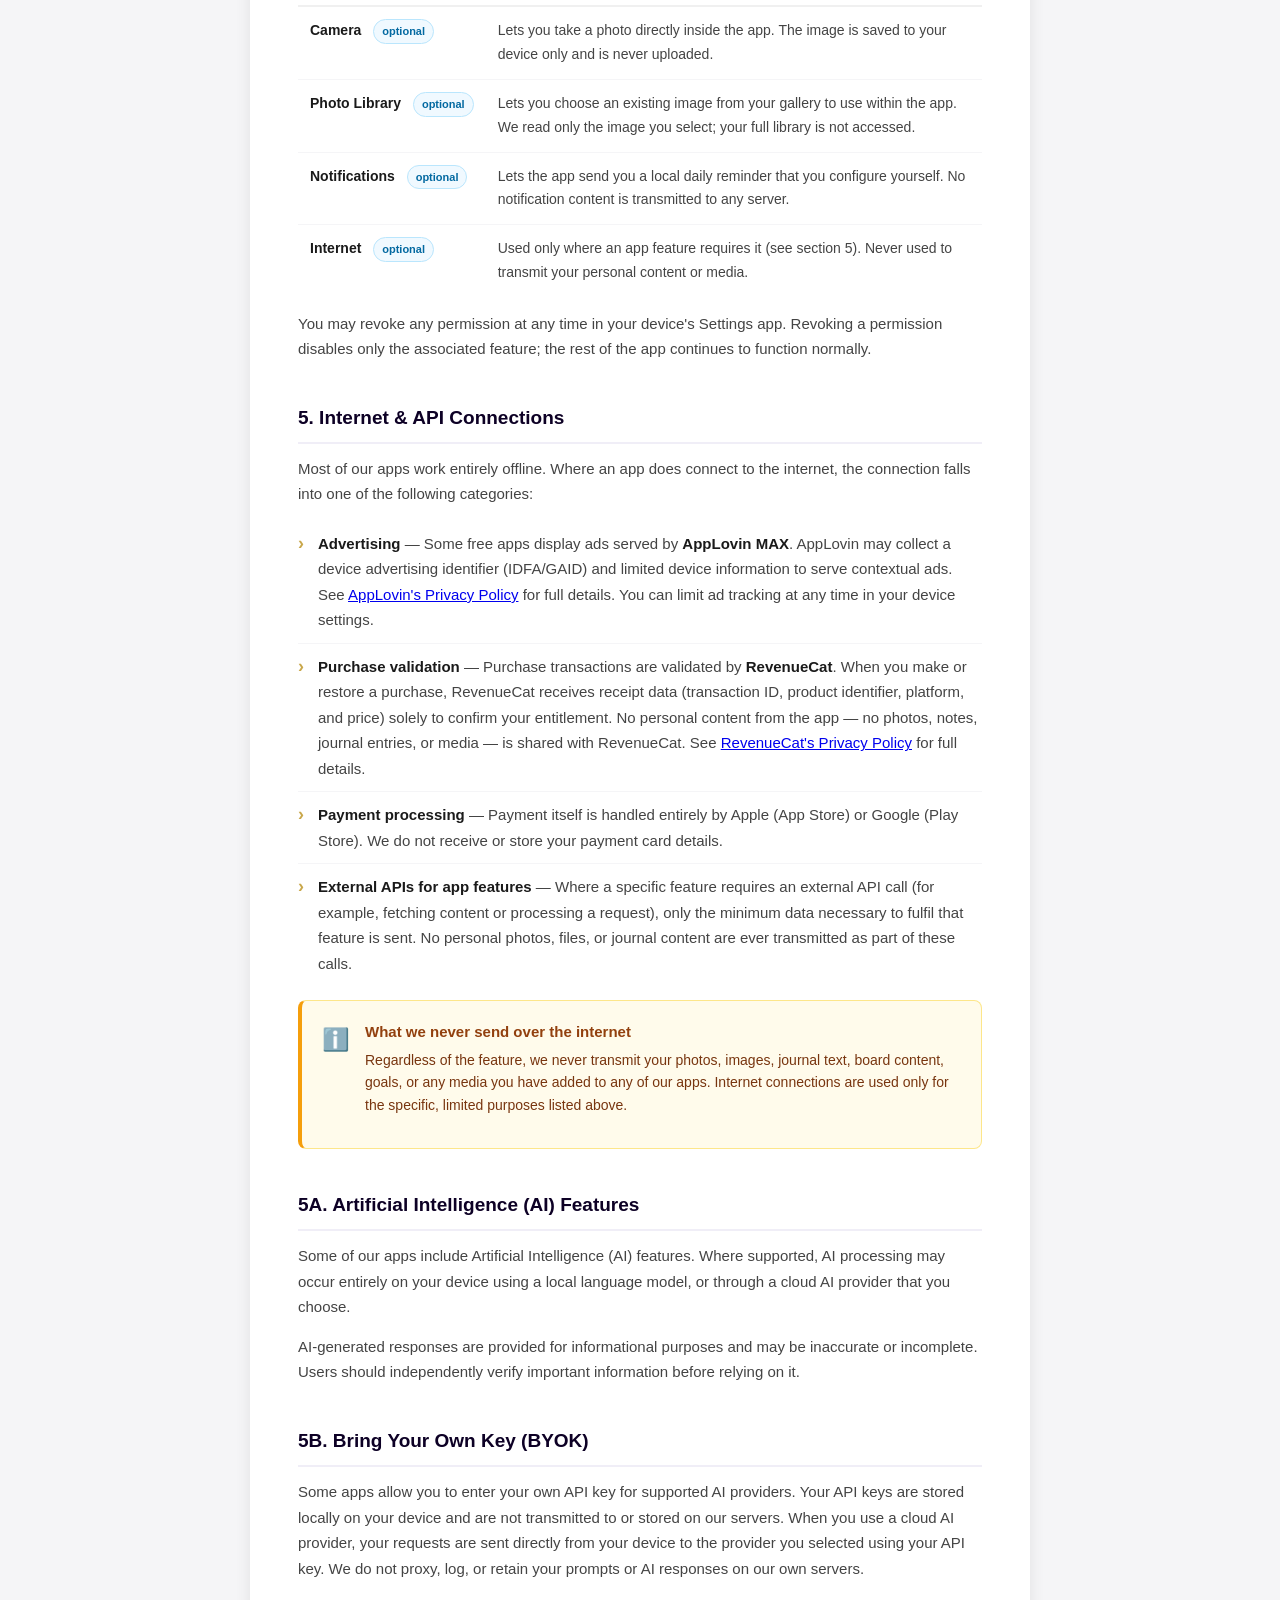
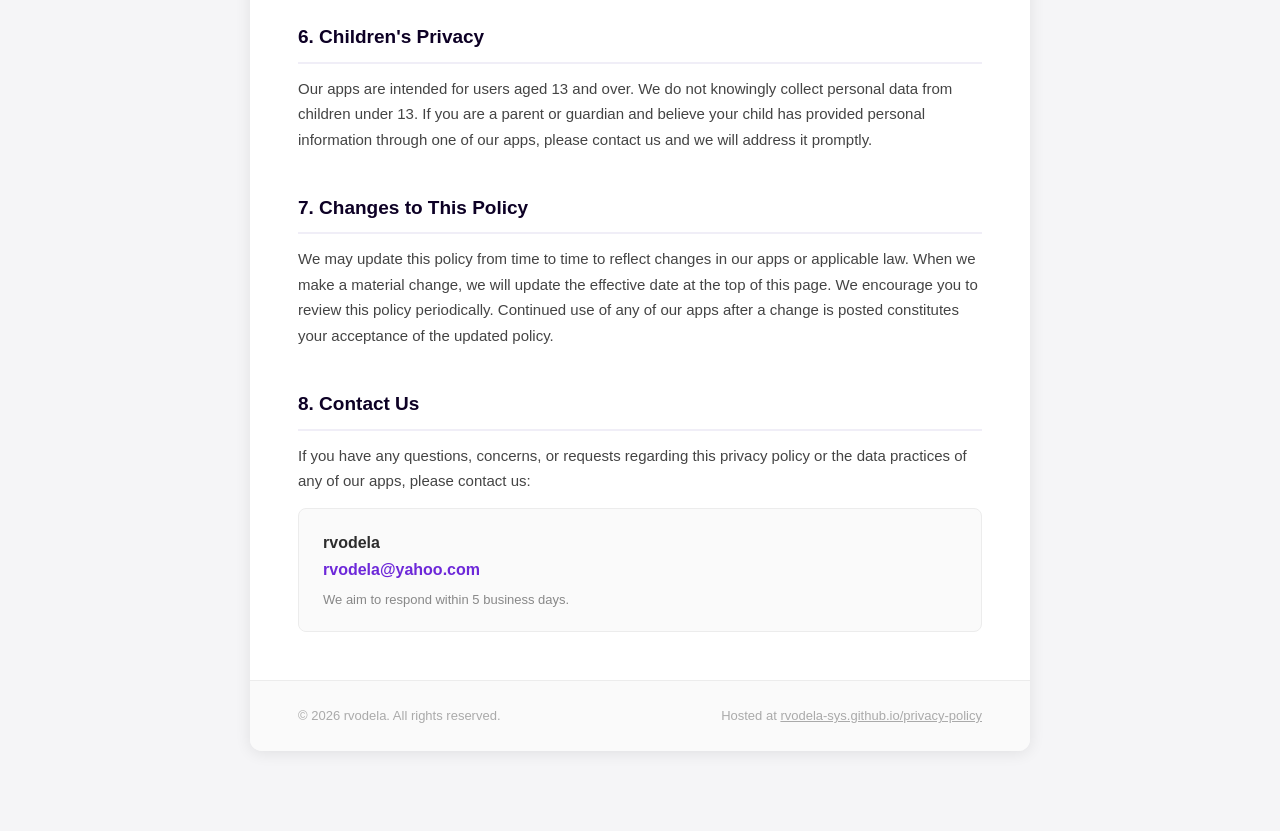
==== commit ad8f4ce8: "Update index.html" ====
--- a/index.html
+++ b/index.html
@@ -3,8 +3,8 @@
 <head>
   <meta charset="UTF-8" />
   <meta name="viewport" content="width=device-width, initial-scale=1.0" />
-  <title>Privacy Policy — smvodela Apps</title>
-  <meta name="description" content="Privacy policy for all mobile applications published by smvodela. Your data stays on your device." />
+  <title>Privacy Policy — rvodela Apps</title>
+  <meta name="description" content="Privacy policy for all mobile applications published by rvodela. Your data stays on your device." />
   <style>
     *, *::before, *::after { box-sizing: border-box; margin: 0; padding: 0; }
 
@@ -185,9 +185,9 @@
 
   <!-- ── Header ─────────────────────────────────────────── -->
   <div class="header">
-    <div class="header-label">smvodela · Mobile Apps</div>
+    <div class="header-label">rvodela · Mobile Apps</div>
     <h1>Privacy Policy</h1>
-    <div class="header-meta">Effective date: 21 May 2026 &nbsp;·&nbsp; Applies to all apps published by smvodela</div>
+    <div class="header-meta">Effective date: 21 May 2026 &nbsp;·&nbsp; Applies to all apps published by rvodela</div>
   </div>
 
   <!-- ── Body ───────────────────────────────────────────── -->
@@ -197,13 +197,13 @@
       <div class="callout-icon">🔒</div>
       <div>
         <strong>Your data stays on your device.</strong>
-        <p>All apps published under the smvodela developer account store your content — including photos, notes, goals, journal entries, and personal settings — exclusively on your device. We do not run servers that receive or store your personal data, and we do not require you to create an account.</p>
+        <p>All apps published under the rvodela developer account store your content — including photos, notes, goals, journal entries, and personal settings — exclusively on your device. We do not run servers that receive or store your personal data, and we do not require you to create an account.</p>
       </div>
     </div>
 
     <!-- 1 ─────────────────────────────────────────────── -->
     <h2>1. Who We Are</h2>
-    <p>This policy covers all mobile applications published by <strong>smvodela</strong> on the Apple App Store and Google Play Store. Each app may have a slightly different feature set, but they all share the same core privacy principles described in this document.</p>
+    <p>This policy covers all mobile applications published by <strong>rvodela</strong> on the Apple App Store and Google Play Store. Each app may have a slightly different feature set, but they all share the same core privacy principles described in this document.</p>
     <p>If you have a question specific to a particular app, please use the contact details in section 8.</p>
 
     <!-- 2 ─────────────────────────────────────────────── -->
@@ -299,8 +299,8 @@
     <h2>8. Contact Us</h2>
     <p>If you have any questions, concerns, or requests regarding this privacy policy or the data practices of any of our apps, please contact us:</p>
     <div class="contact-box">
-      <strong>smvodela</strong><br />
-      <a href="mailto:smvodela@yahoo.com">smvodela@yahoo.com</a><br />
+      <strong>rvodela</strong><br />
+      <a href="mailto:rvodela@yahoo.com">rvodela@yahoo.com</a><br />
       <span style="font-size:13px; color:#888; margin-top:6px; display:block;">We aim to respond within 5 business days.</span>
     </div>
 
@@ -308,8 +308,8 @@
 
   <!-- ── Footer ─────────────────────────────────────────── -->
   <footer>
-    <span>&copy; 2026 smvodela. All rights reserved.</span>
-    <span>Hosted at <a href="https://smvodela-sys.github.io/privacy-policy/">smvodela-sys.github.io/privacy-policy</a></span>
+    <span>&copy; 2026 rvodela. All rights reserved.</span>
+    <span>Hosted at <a href="https://rvodela-sys.github.io/privacy-policy/">rvodela-sys.github.io/privacy-policy</a></span>
   </footer>
 
 </div>
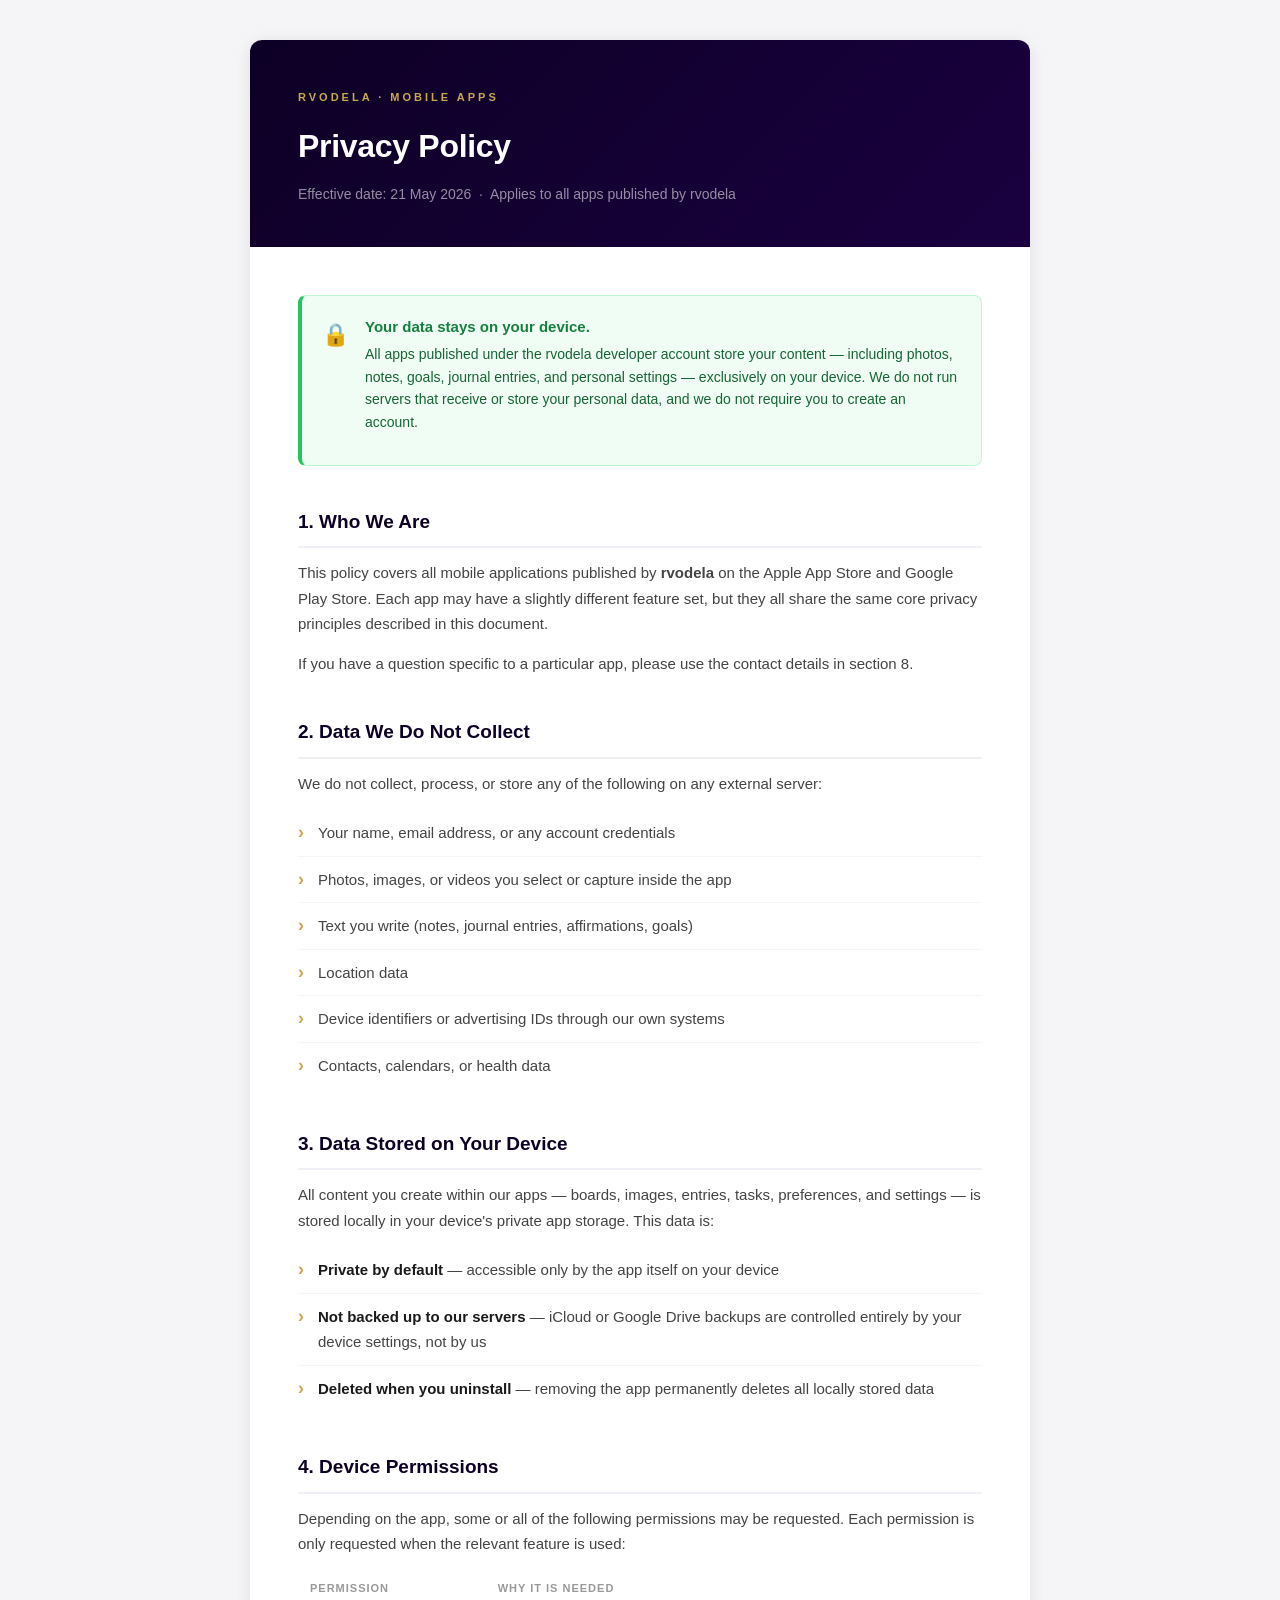
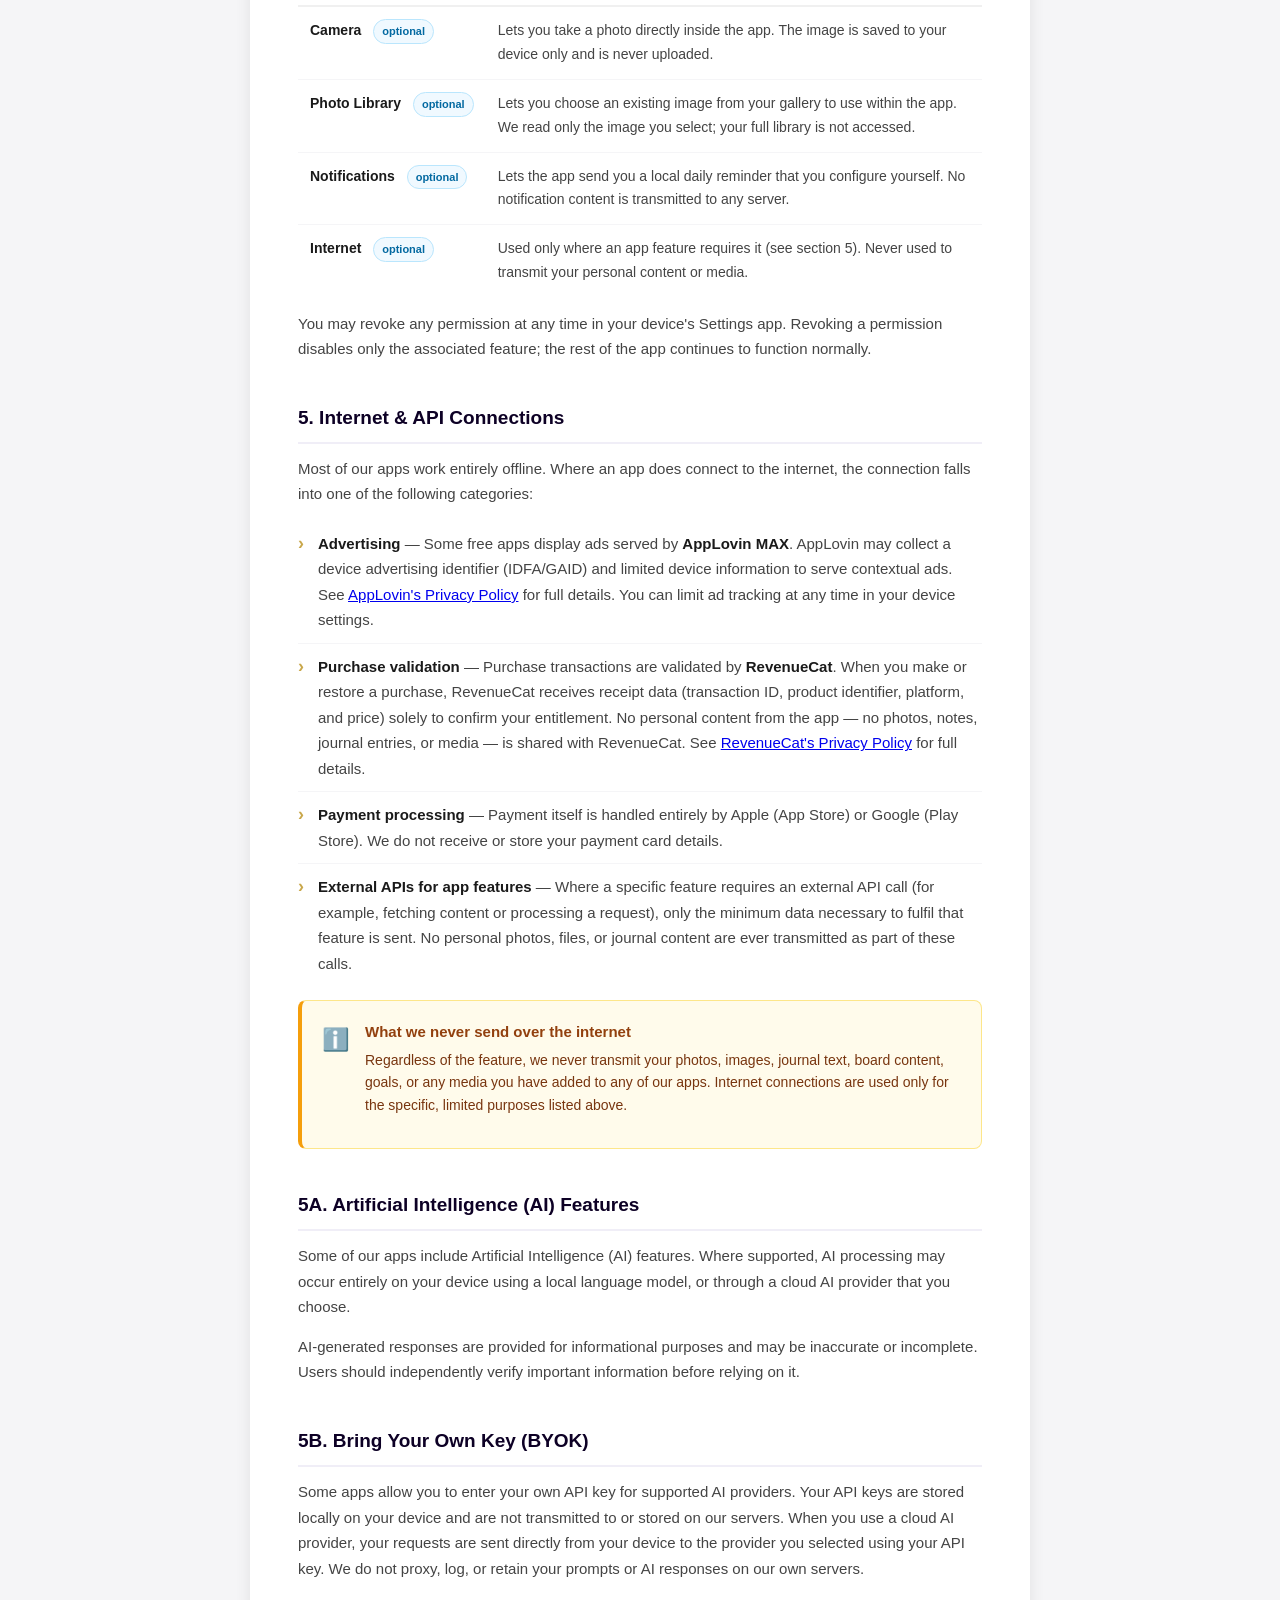
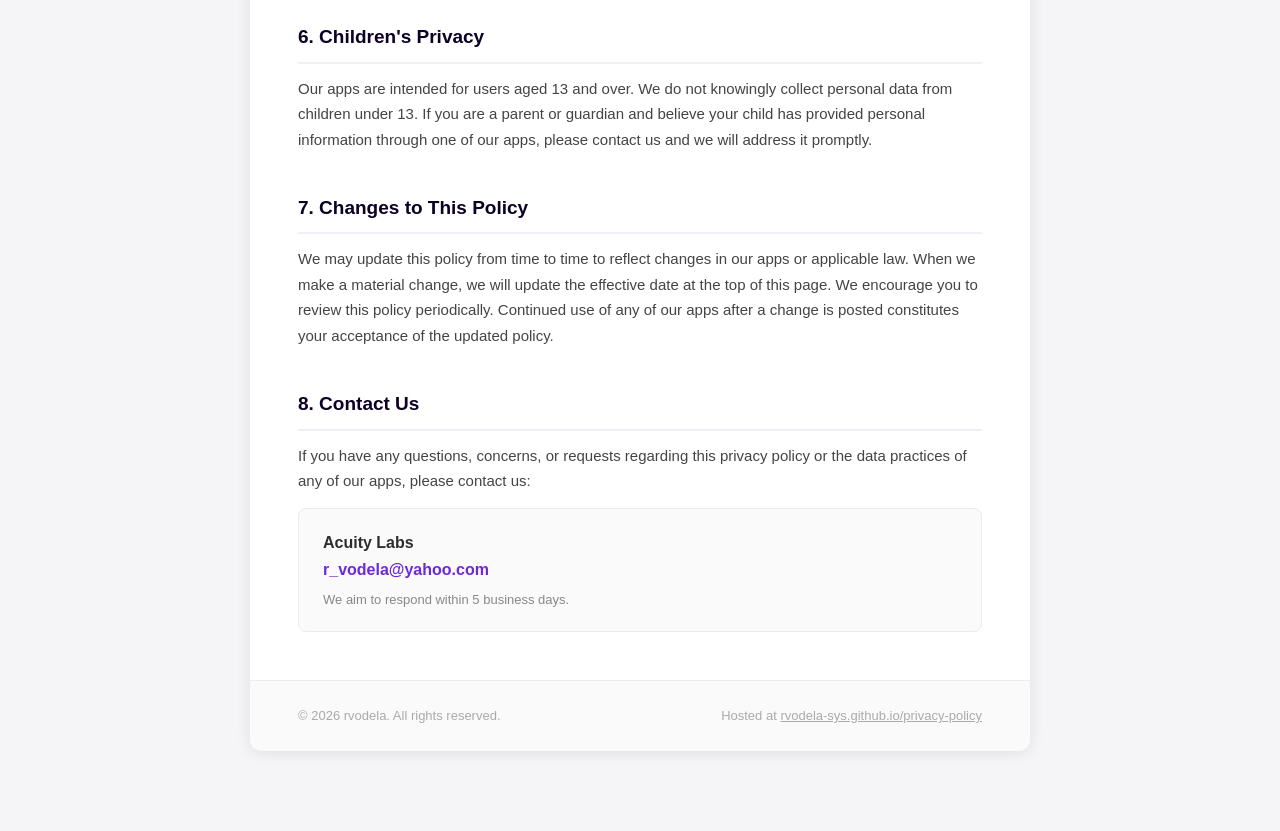
==== commit 2150c364: "Update index.html" ====
--- a/index.html
+++ b/index.html
@@ -299,8 +299,8 @@
     <h2>8. Contact Us</h2>
     <p>If you have any questions, concerns, or requests regarding this privacy policy or the data practices of any of our apps, please contact us:</p>
     <div class="contact-box">
-      <strong>rvodela</strong><br />
-      <a href="mailto:rvodela@yahoo.com">rvodela@yahoo.com</a><br />
+      <strong>Acuity Labs</strong><br />
+      <a href="mailto:r_vodela@yahoo.com">r_vodela@yahoo.com</a><br />
       <span style="font-size:13px; color:#888; margin-top:6px; display:block;">We aim to respond within 5 business days.</span>
     </div>
 
